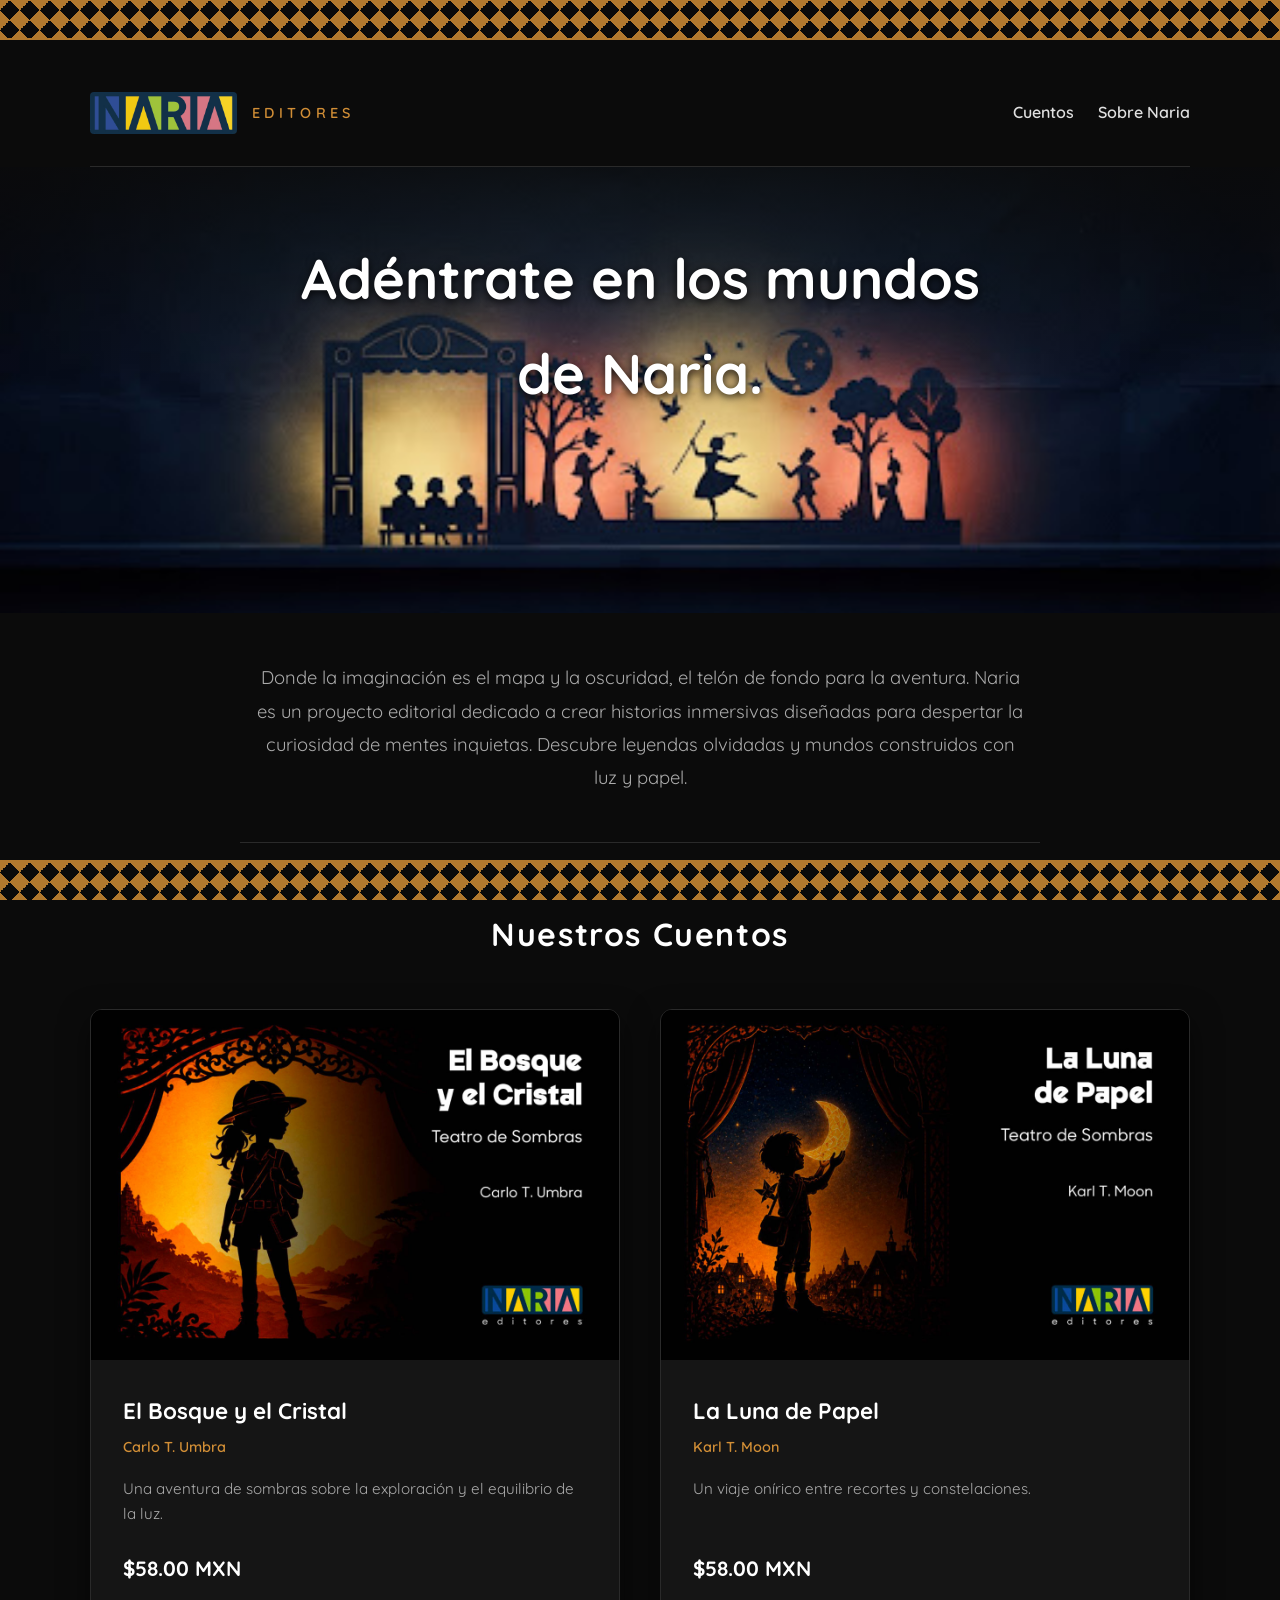
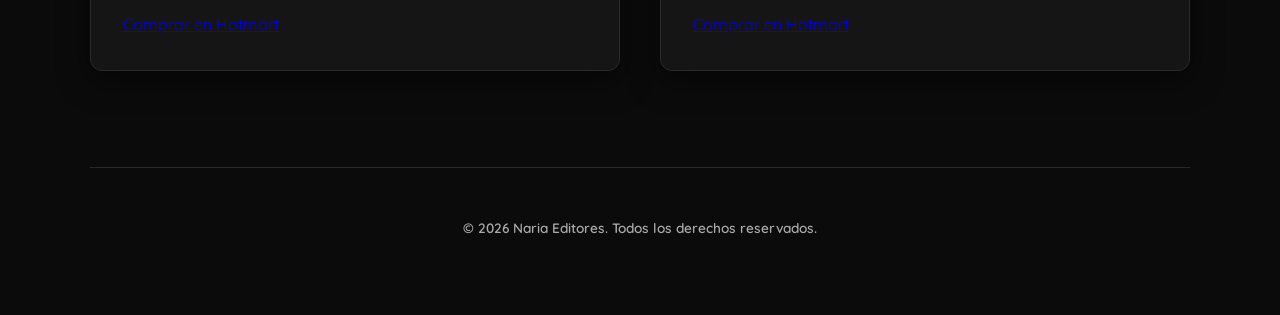
==== index.html @ ab28cb00 "Update index.html" ====
<!DOCTYPE html>
<html lang="es">
<head>
    <meta charset="UTF-8">
    <meta name="viewport" content="width=device-width, initial-scale=1.0">
    <title>Naria Editores | Historias de Teatro de Sombras</title>
    <link rel="stylesheet" href="assets/css/style.css">
    <link rel="preconnect" href="https://fonts.googleapis.com">
    <link rel="preconnect" href="https://fonts.gstatic.com" crossorigin>
    <link href="https://fonts.googleapis.com/css2?family=Quicksand:wght@400;600;700&display=swap" rel="stylesheet">
</head>
<body class="shadow-theatre-body">

    <!-- Marco decorativo superior simulando proscenio -->
    <div class="proscenium-frame top"></div>

    <header class="main-header container">
        <div class="logo-area">
            <a href="index.html" class="logo-link">
                <img src="images/LogoNaria.jpg" alt="Naria Editores Logo" class="logo-img">
            </a>
            <span class="site-subtitle">Editores</span>
        </div>
        <nav class="main-nav">
            <ul>
                <li><a href="#catalogo">Cuentos</a></li>
                <li><a href="#sobre-naria">Sobre Naria</a></li>
            </ul>
        </nav>
    </header>

    <main class="content-area container-fluid">
        <!-- Sección Hero: Imagen header.jpg con el título sobre el cielo oscuro superior -->
        <section class="hero-shadow">
            <div class="hero-content container">
                <h1>Adéntrate en los mundos<br>de Naria.</h1>
            </div>
        </section>

        <!-- Descripción editorial situada debajo de la imagen del header -->
        <section id="sobre-naria" class="intro-description-section container">
            <p class="intro-description">Donde la imaginación es el mapa y la oscuridad, el telón de fondo para la aventura. Naria es un proyecto editorial dedicado a crear historias inmersivas diseñadas para despertar la curiosidad de mentes inquietas. Descubre leyendas olvidadas y mundos construidos con luz y papel.</p>
        </section>

        <!-- Catálogo de Cuentos -->
        <section id="catalogo" class="catalog-section container">
            <h2>Nuestros Cuentos</h2>
            <div class="books-grid">

                <!-- Cuento 1: El Bosque y el Cristal -->
                <article class="book-card">
                    <div class="book-cover-wrapper">
                        <img src="images/cuento-1.jpg" alt="Portada El Bosque y el Cristal" class="book-cover">
                    </div>
                    <div class="book-details">
                        <h3>El Bosque y el Cristal</h3>
                        <p class="book-author">Carlo T. Umbra</p>
                        <p class="book-synopsis">Una aventura de sombras sobre la exploración y el equilibrio de la luz.</p>
                        <p class="book-price">$58.00 MXN</p>
                        <!-- Botón de compra Hotmart para el Cuento 1 -->
                        <a href="https://go.hotmart.com/T107164481V" target="_blank" rel="noopener noreferrer" class="hotmart-buy-button">Comprar en Hotmart</a>
                    </div>
                </article>

                <!-- Cuento 2: La Luna de Papel -->
                <article class="book-card">
                    <div class="book-cover-wrapper">
                        <img src="images/cuento-2.jpg" alt="Portada La Luna de Papel" class="book-cover">
                    </div>
                    <div class="book-details">
                        <h3>La Luna de Papel</h3>
                        <p class="book-author">Karl T. Moon</p>
                        <p class="book-synopsis">Un viaje onírico entre recortes y constelaciones.</p>
                        <p class="book-price">$58.00 MXN</p>
                        <!-- Botón de compra Hotmart para el Cuento 2 -->
                        <a href="https://go.hotmart.com/TU-LINK-2" target="_blank" rel="noopener noreferrer" class="hotmart-buy-button">Comprar en Hotmart</a>
                    </div>
                </article>

            </div>
        </section>
    </main>

    <footer class="main-footer container">
        <p>&copy; 2026 Naria Editores. Todos los derechos reservados.</p>
    </footer>

    <!-- Marco decorativo inferior simulando proscenio -->
    <div class="proscenium-frame bottom"></div>


</body>
</html>
---- assets/css/style.css ----
/* ==========================================================================
   Naria: Estilos - Teatro de Sombras (Mobile-First)
   ========================================================================== */

:root {
    --bg-deep-black: #0b0b0b;
    --card-bg: #151515;
    --text-main: #e0e0e0;
    --text-muted: #aaaaaa;
    --accent-glow: #d18e36;
    --border-color: #2a2a2a;
    
    --font-main: 'Quicksand', sans-serif;
}

* {
    box-sizing: border-box;
    margin: 0;
    padding: 0;
}

html {
    font-size: 16px;
    scroll-behavior: smooth;
}

.shadow-theatre-body {
    font-family: var(--font-main);
    background-color: var(--bg-deep-black);
    color: var(--text-main);
    line-height: 1.7;
    overflow-x: hidden;
    display: flex;
    flex-direction: column;
    min-height: 100vh;
    padding-top: 60px;
    padding-bottom: 60px;
}

.container {
    width: 90%;
    max-width: 1100px;
    margin: 0 auto;
}

.container-fluid {
    width: 100%;
}

/* --- Marco de Proscenio (Teatro de Sombras) --- */
.proscenium-frame {
    position: fixed;
    left: 0;
    width: 100%;
    height: 40px;
    background-color: var(--bg-deep-black);
    z-index: 1000;
    background-image:
        linear-gradient(45deg, var(--accent-glow) 25%, transparent 25%),
        linear-gradient(-45deg, var(--accent-glow) 25%, transparent 25%),
        linear-gradient(45deg, transparent 75%, var(--accent-glow) 75%),
        linear-gradient(-45deg, transparent 75%, var(--accent-glow) 75%);
    background-size: 20px 20px;
    opacity: 0.85;
}

.proscenium-frame.top { top: 0; border-bottom: 2px solid var(--accent-glow); }
.proscenium-frame.bottom { bottom: 0; border-top: 2px solid var(--accent-glow); }

/* --- Header --- */
.main-header {
    padding: 2rem 0;
    display: flex;
    flex-direction: column;
    align-items: center;
    gap: 1rem;
    border-bottom: 1px solid var(--border-color);
}

@media(min-width: 768px) {
    .main-header {
        flex-direction: row;
        justify-content: space-between;
    }
}

.logo-area {
    display: flex;
    align-items: center;
    gap: 15px;
}

.logo-link {
    display: inline-block;
    line-height: 0;
}

.logo-img {
    height: 42px;
    width: auto;
    object-fit: contain;
    display: block;
    border-radius: 4px;
}

.site-subtitle {
    font-family: var(--font-main);
    font-size: 0.9rem;
    letter-spacing: 0.3em;
    color: var(--accent-glow);
    text-transform: uppercase;
    font-weight: 600;
}

.main-nav ul {
    list-style: none;
    display: flex;
    gap: 1.5rem;
}

.main-nav a {
    font-family: var(--font-main);
    color: var(--text-main);
    text-decoration: none;
    font-weight: 600;
    transition: color 0.3s ease;
}

.main-nav a:hover {
    color: var(--accent-glow);
}

/* --- Hero Section con la imagen header.jpg y título arriba (cielo oscuro) --- */
.hero-shadow {
    position: relative;
    background-image: url('../../images/header.jpg');
    background-size: cover;
    background-position: center;
    background-repeat: no-repeat;
    padding: 4rem 1rem 12rem 1rem;
    text-align: center;
    display: flex;
    flex-direction: column;
    justify-content: flex-start;
    align-items: center;
}

.hero-shadow::before {
    content: '';
    position: absolute;
    top: 0;
    left: 0;
    width: 100%;
    height: 50%;
    background: linear-gradient(to bottom, rgba(11,11,11,0.85) 0%, rgba(11,11,11,0) 100%);
    z-index: 1;
}

.hero-content {
    position: relative;
    z-index: 2;
    max-width: 800px;
}

.hero-shadow h1 {
    font-family: var(--font-main);
    font-size: clamp(2.2rem, 4.5vw, 3.5rem);
    color: #ffffff;
    font-weight: 700;
    text-shadow: 0 2px 8px rgba(0,0,0,0.9);
}

/* --- Sección de Descripción Editorial (Debajo de la imagen) --- */
.intro-description-section {
    padding: 3rem 1rem;
    text-align: center;
    max-width: 800px;
    border-bottom: 1px solid var(--border-color);
    margin: 0 auto;
}

.intro-description {
    font-family: var(--font-main);
    font-size: 1.15rem;
    color: var(--text-muted);
    line-height: 1.8;
}

/* --- Catálogo de Cuentos --- */
.catalog-section {
    padding: 4rem 0 2rem 0;
}

.catalog-section h2 {
    font-family: var(--font-main);
    text-align: center;
    font-size: 2rem;
    margin-bottom: 3rem;
    color: #ffffff;
    letter-spacing: 0.05em;
    font-weight: 700;
}

.books-grid {
    display: grid;
    grid-template-columns: repeat(auto-fit, minmax(250px, 1fr));
    gap: 2.5rem;
}

.book-card {
    background-color: var(--card-bg);
    border: 1px solid var(--border-color);
    border-radius: 12px;
    overflow: hidden;
    display: flex;
    flex-direction: column;
    box-shadow: 0 10px 30px rgba(0,0,0,0.5);
    transition: transform 0.3s ease, border-color 0.3s ease;
}

.book-card:hover {
    transform: translateY(-5px);
    border-color: var(--accent-glow);
}

.book-cover-wrapper {
    width: 100%;
    max-height: 350px;
    background: #000;
    display: flex;
    justify-content: center;
    align-items: center;
    overflow: hidden;
}

.book-cover {
    width: 100%;
    height: auto;
    max-height: 350px;
    object-fit: contain;
    display: block;
    transition: transform 0.5s ease;
}

.book-card:hover .book-cover {
    transform: scale(1.03);
}

.book-details {
    padding: 2rem;
    display: flex;
    flex-direction: column;
    flex-grow: 1;
}

.book-details h3 {
    font-family: var(--font-main);
    font-size: 1.4rem;
    margin-bottom: 0.3rem;
    color: #ffffff;
    font-weight: 700;
}

.book-author {
    font-family: var(--font-main);
    font-size: 0.9rem;
    color: var(--accent-glow);
    margin-bottom: 1rem;
    font-weight: 600;
}

.book-synopsis {
    font-family: var(--font-main);
    font-size: 0.95rem;
    color: var(--text-muted);
    margin-bottom: 1.5rem;
    flex-grow: 1;
}

.book-price {
    font-family: var(--font-main);
    font-size: 1.3rem;
    font-weight: 700;
    color: #ffffff;
    margin-bottom: 1.5rem;
}

.paypal-button-wrapper {
    margin-top: auto;
}

/* --- Footer --- */
.main-footer {
    text-align: center;
    padding: 3rem 0 1rem;
    font-family: var(--font-main);
    font-size: 0.85rem;
    color: var(--text-muted);
    border-top: 1px solid var(--border-color);
    margin-top: 4rem;
    font-weight: 600;
}
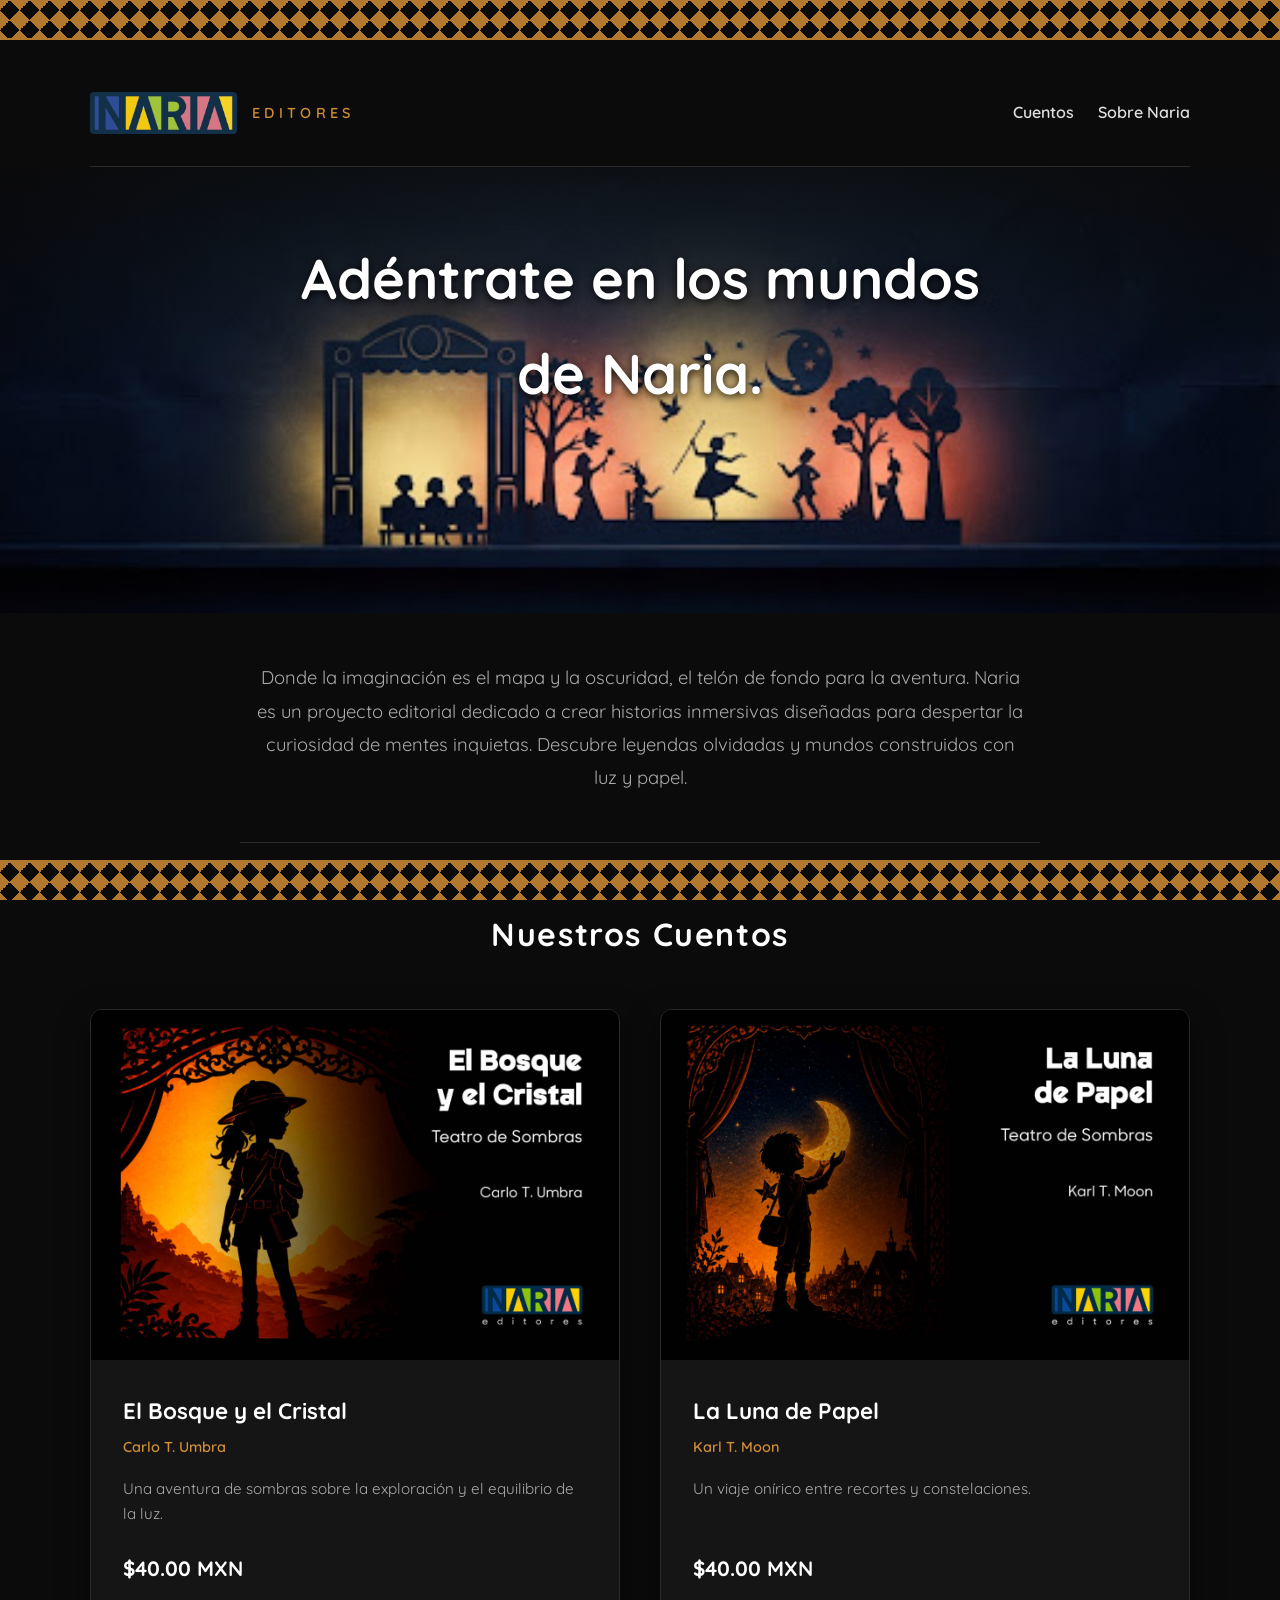
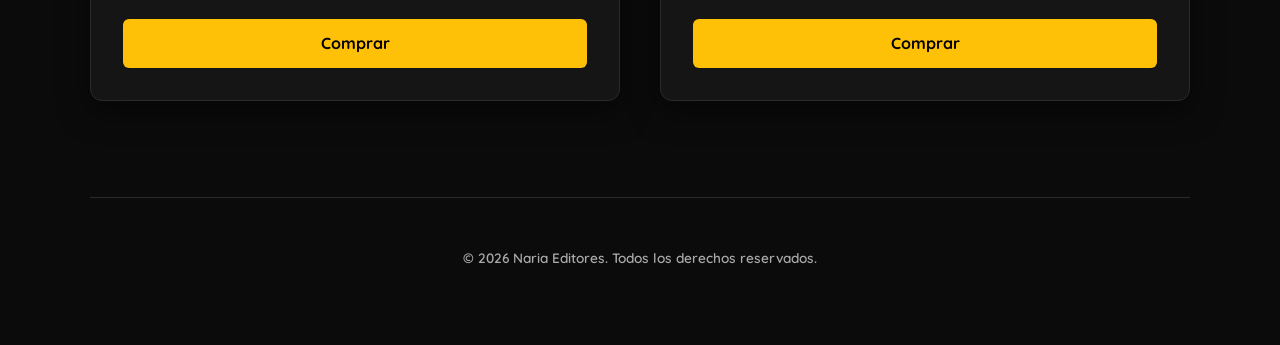
==== commit 5f1cc119: "Add files via upload" ====
--- a/index.html
+++ b/index.html
@@ -8,6 +8,25 @@
     <link rel="preconnect" href="https://fonts.googleapis.com">
     <link rel="preconnect" href="https://fonts.gstatic.com" crossorigin>
     <link href="https://fonts.googleapis.com/css2?family=Quicksand:wght@400;600;700&display=swap" rel="stylesheet">
+    <style>
+        .hotmart-buy-button {
+            display: inline-block;
+            background-color: #FFC107;
+            color: #000000;
+            font-family: 'Quicksand', sans-serif;
+            font-weight: 700;
+            text-decoration: none;
+            text-align: center;
+            padding: 0.7em 2em;
+            border-radius: 6px;
+            margin-top: 0.5em;
+            transition: background-color 0.2s ease, transform 0.1s ease;
+        }
+        .hotmart-buy-button:hover {
+            background-color: #e6ac00;
+            transform: translateY(-1px);
+        }
+    </style>
 </head>
 <body class="shadow-theatre-body">
 
@@ -56,9 +75,9 @@
                         <h3>El Bosque y el Cristal</h3>
                         <p class="book-author">Carlo T. Umbra</p>
                         <p class="book-synopsis">Una aventura de sombras sobre la exploración y el equilibrio de la luz.</p>
-                        <p class="book-price">$58.00 MXN</p>
+                        <p class="book-price">$40.00 MXN</p>
                         <!-- Botón de compra Hotmart para el Cuento 1 -->
-                        <a href="https://go.hotmart.com/T107164481V" target="_blank" rel="noopener noreferrer" class="hotmart-buy-button">Comprar en Hotmart</a>
+                        <a href="https://go.hotmart.com/T107164481V" target="_blank" rel="noopener noreferrer" class="hotmart-buy-button">Comprar</a>
                     </div>
                 </article>
 
@@ -71,9 +90,9 @@
                         <h3>La Luna de Papel</h3>
                         <p class="book-author">Karl T. Moon</p>
                         <p class="book-synopsis">Un viaje onírico entre recortes y constelaciones.</p>
-                        <p class="book-price">$58.00 MXN</p>
+                        <p class="book-price">$40.00 MXN</p>
                         <!-- Botón de compra Hotmart para el Cuento 2 -->
-                        <a href="https://go.hotmart.com/TU-LINK-2" target="_blank" rel="noopener noreferrer" class="hotmart-buy-button">Comprar en Hotmart</a>
+                        <a href="https://go.hotmart.com/TU-LINK-2" target="_blank" rel="noopener noreferrer" class="hotmart-buy-button">Comprar</a>
                     </div>
                 </article>
 
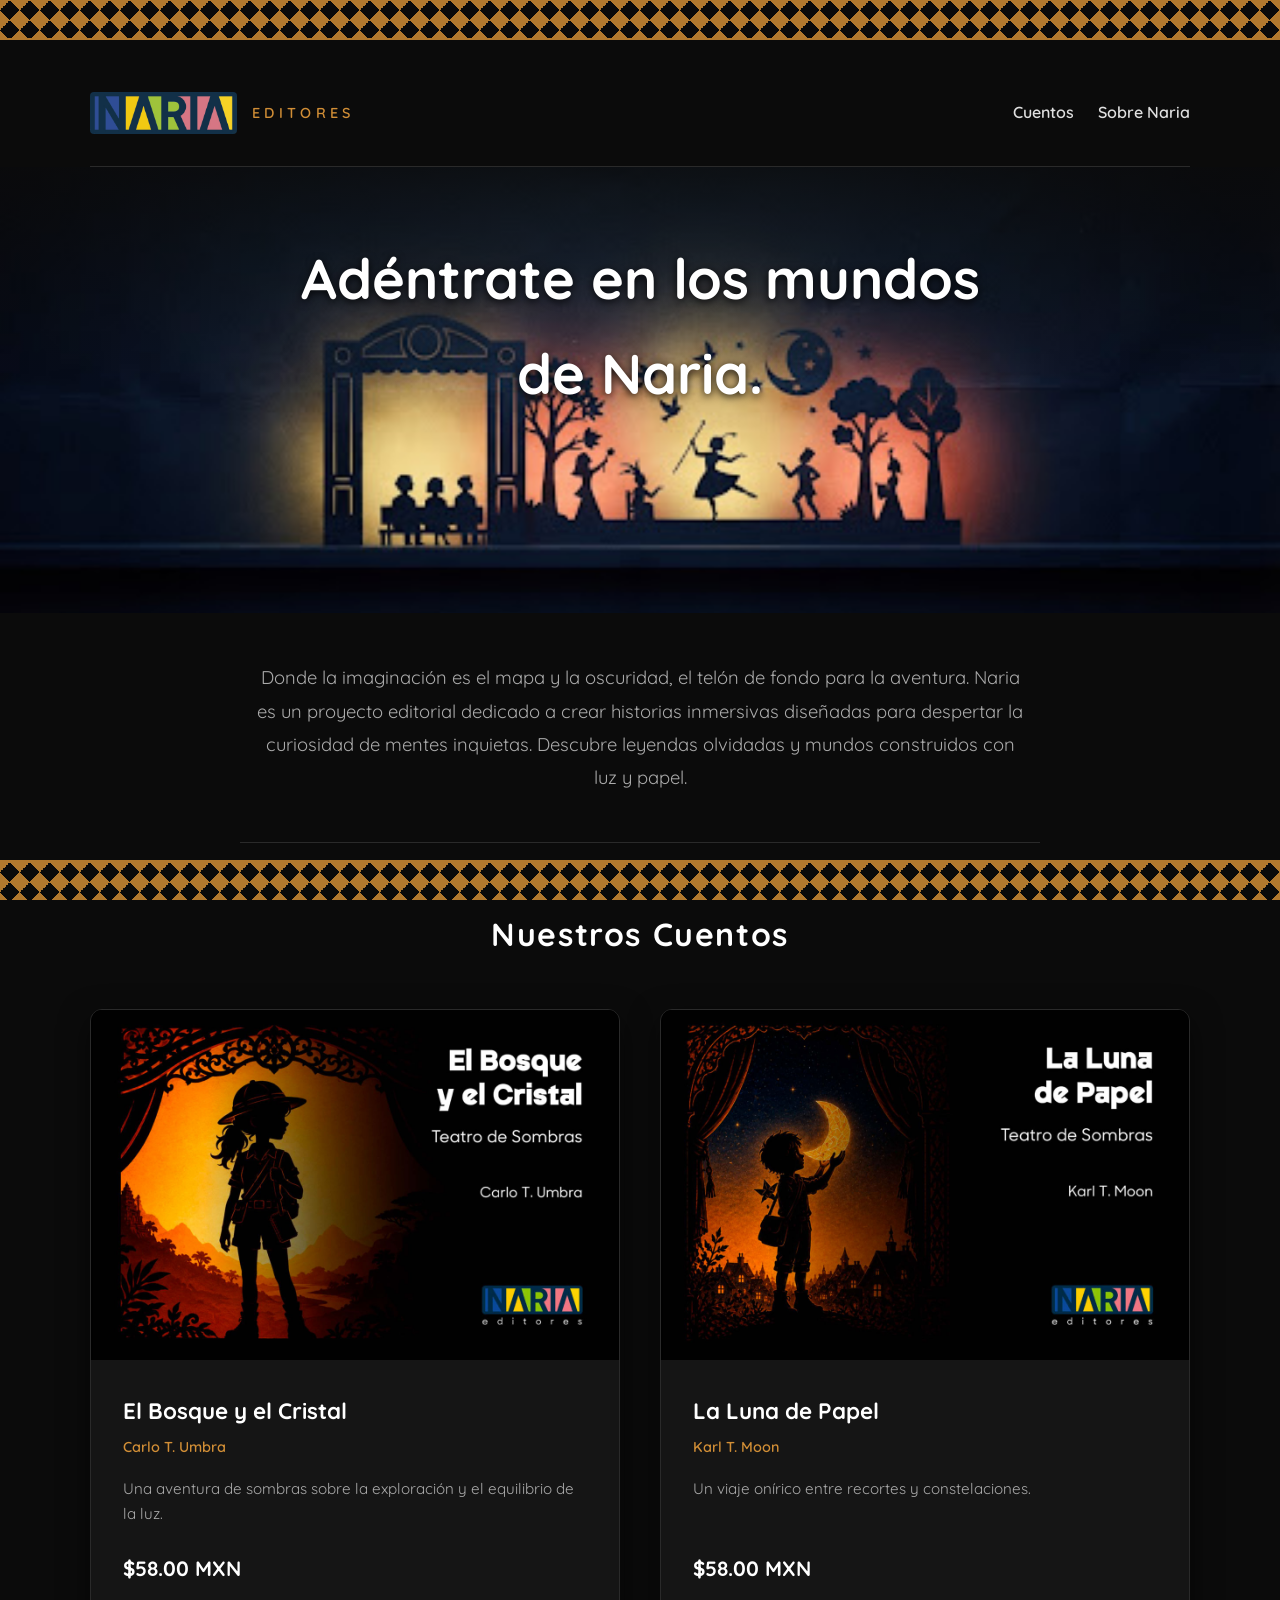
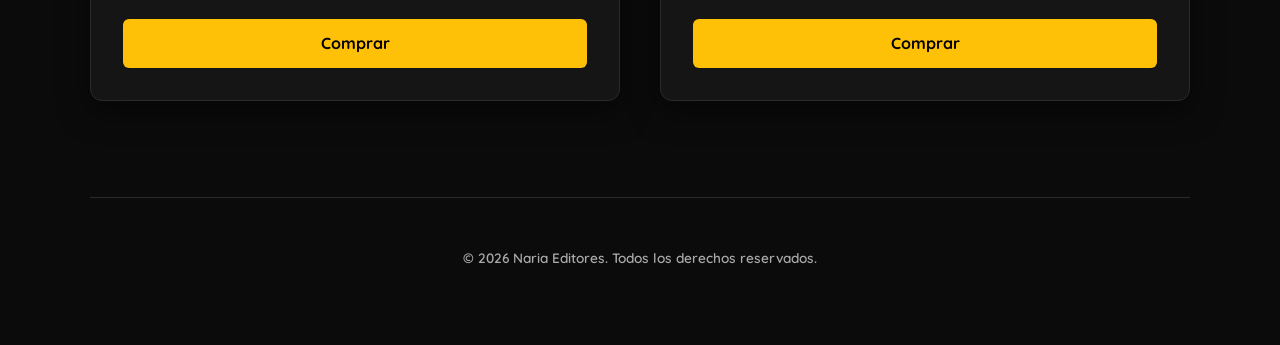
==== commit 6c42637b: "Update index.html" ====
--- a/index.html
+++ b/index.html
@@ -75,7 +75,7 @@
                         <h3>El Bosque y el Cristal</h3>
                         <p class="book-author">Carlo T. Umbra</p>
                         <p class="book-synopsis">Una aventura de sombras sobre la exploración y el equilibrio de la luz.</p>
-                        <p class="book-price">$40.00 MXN</p>
+                        <p class="book-price">$58.00 MXN</p>
                         <!-- Botón de compra Hotmart para el Cuento 1 -->
                         <a href="https://go.hotmart.com/T107164481V" target="_blank" rel="noopener noreferrer" class="hotmart-buy-button">Comprar</a>
                     </div>
@@ -90,7 +90,7 @@
                         <h3>La Luna de Papel</h3>
                         <p class="book-author">Karl T. Moon</p>
                         <p class="book-synopsis">Un viaje onírico entre recortes y constelaciones.</p>
-                        <p class="book-price">$40.00 MXN</p>
+                        <p class="book-price">$58.00 MXN</p>
                         <!-- Botón de compra Hotmart para el Cuento 2 -->
                         <a href="https://go.hotmart.com/TU-LINK-2" target="_blank" rel="noopener noreferrer" class="hotmart-buy-button">Comprar</a>
                     </div>
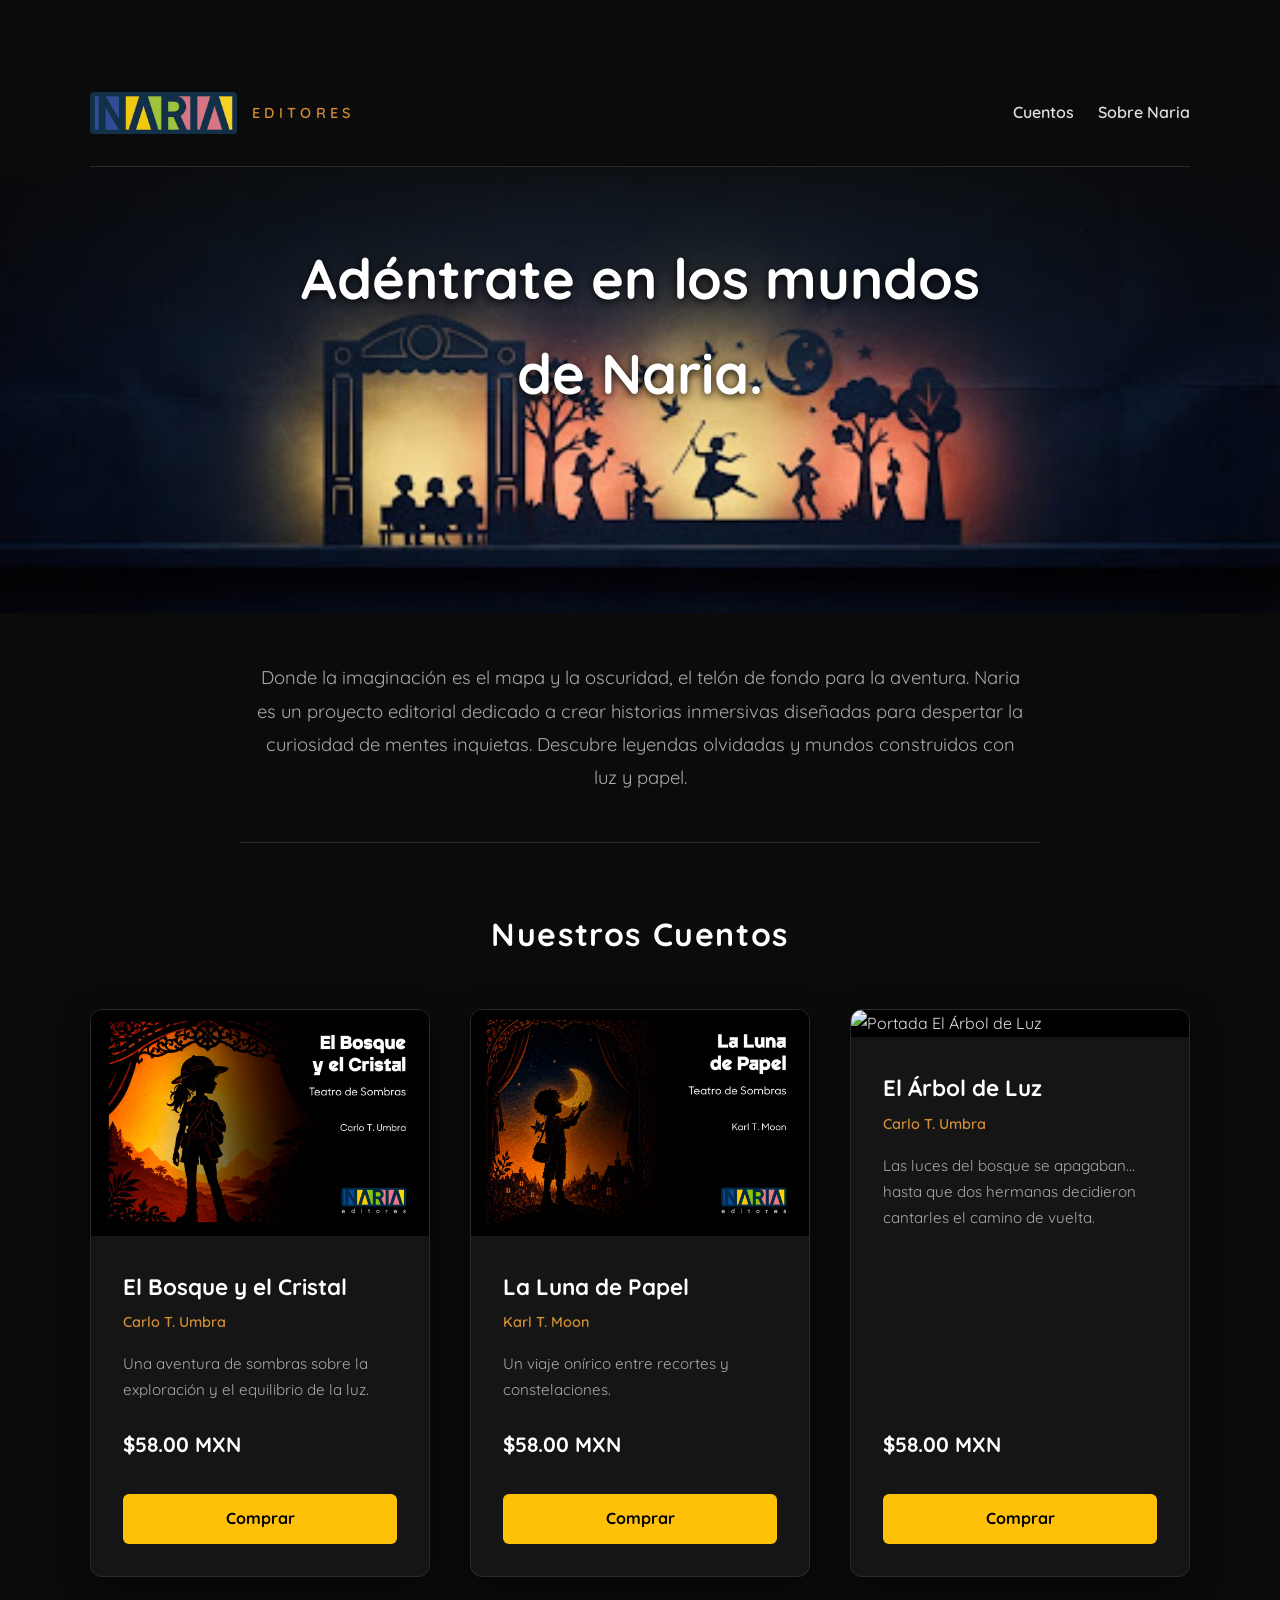
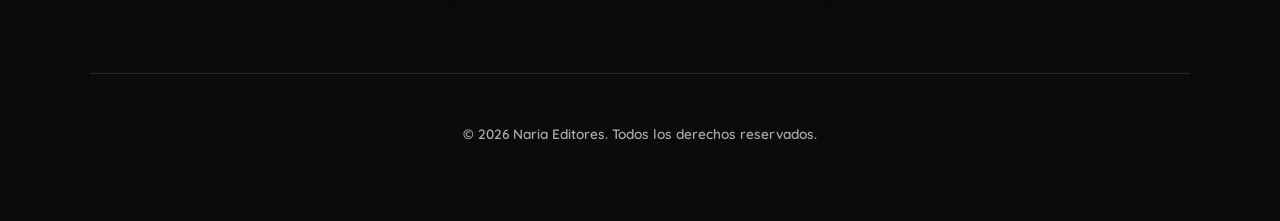
==== commit 2c2f648a: "Add files via upload" ====
--- a/index.html
+++ b/index.html
@@ -29,9 +29,6 @@
     </style>
 </head>
 <body class="shadow-theatre-body">
-
-    <!-- Marco decorativo superior simulando proscenio -->
-    <div class="proscenium-frame top"></div>
 
     <header class="main-header container">
         <div class="logo-area">
@@ -92,10 +89,25 @@
                         <p class="book-synopsis">Un viaje onírico entre recortes y constelaciones.</p>
                         <p class="book-price">$58.00 MXN</p>
                         <!-- Botón de compra Hotmart para el Cuento 2 -->
-                        <a href="https://go.hotmart.com/TU-LINK-2" target="_blank" rel="noopener noreferrer" class="hotmart-buy-button">Comprar</a>
+                        <a href="https://go.hotmart.com/D107166158L" target="_blank" rel="noopener noreferrer" class="hotmart-buy-button">Comprar</a>
                     </div>
                 </article>
 
+				 <!-- Cuento 2: El Árbol de Luz -->
+                <article class="book-card">
+                    <div class="book-cover-wrapper">
+                        <img src="images/cuento-3.jpg" alt="Portada El Árbol de Luz" class="book-cover">
+                    </div>
+                    <div class="book-details">
+                        <h3>El Árbol de Luz</h3>
+                        <p class="book-author">Carlo T. Umbra</p>
+                        <p class="book-synopsis">Las luces del bosque se apagaban... hasta que dos hermanas decidieron cantarles el camino de vuelta.</p>
+                        <p class="book-price">$58.00 MXN</p>
+                        <!-- Botón de compra Hotmart para el Cuento 2 -->
+                        <a href="https://go.hotmart.com/E107239178D" target="_blank" rel="noopener noreferrer" class="hotmart-buy-button">Comprar</a>
+                    </div>
+                </article>
+				
             </div>
         </section>
     </main>
@@ -104,9 +116,5 @@
         <p>&copy; 2026 Naria Editores. Todos los derechos reservados.</p>
     </footer>
 
-    <!-- Marco decorativo inferior simulando proscenio -->
-    <div class="proscenium-frame bottom"></div>
-
-
 </body>
 </html>
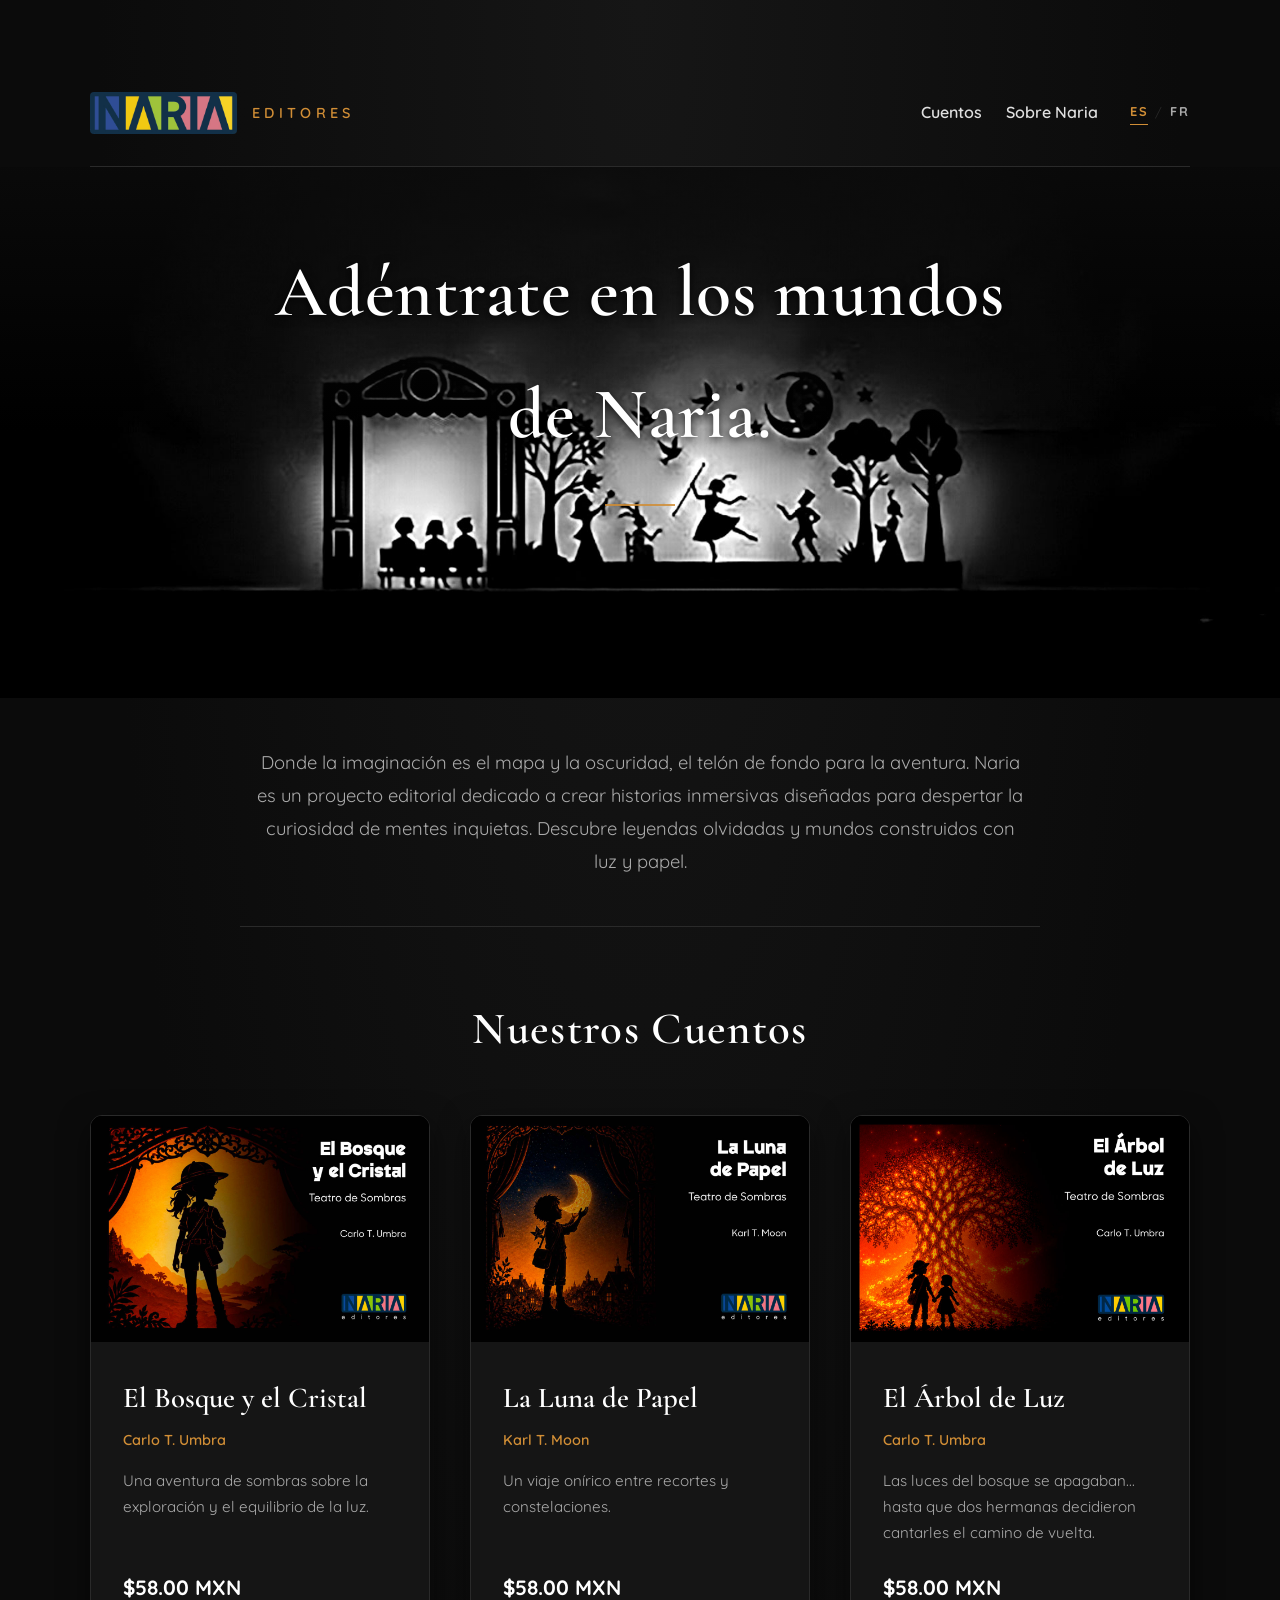
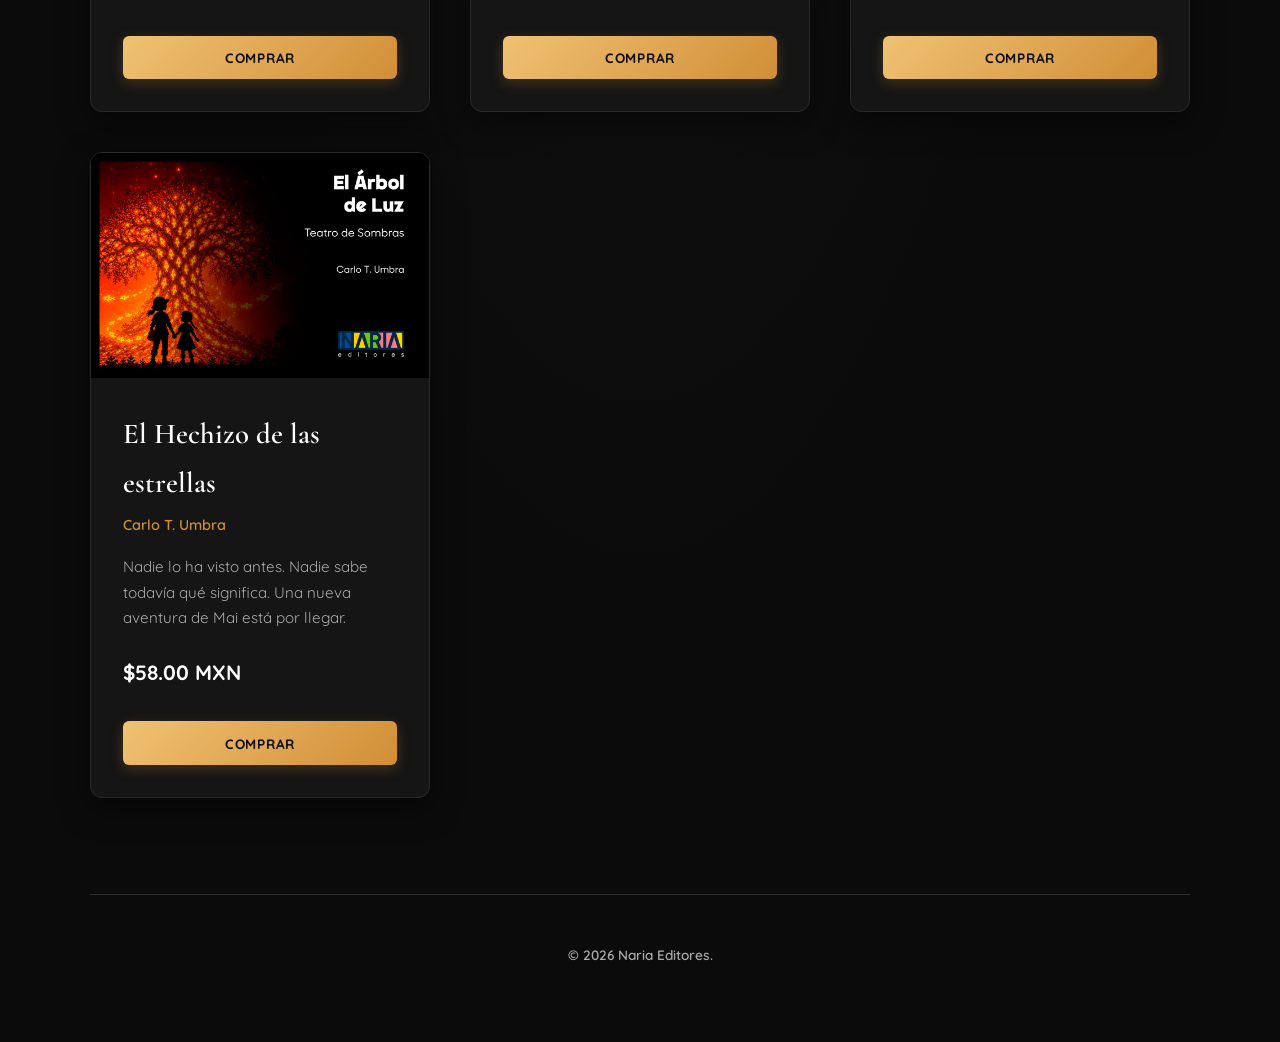
==== commit e87b8d10: "Add files via upload" ====
--- a/index.html
+++ b/index.html
@@ -4,29 +4,14 @@
     <meta charset="UTF-8">
     <meta name="viewport" content="width=device-width, initial-scale=1.0">
     <title>Naria Editores | Historias de Teatro de Sombras</title>
+    <link rel="canonical" href="https://tonateno.github.io/naria/index.html">
+    <link rel="alternate" hreflang="es" href="https://tonateno.github.io/naria/index.html">
+    <link rel="alternate" hreflang="fr" href="https://tonateno.github.io/naria/fr/index.html">
+    <link rel="alternate" hreflang="x-default" href="https://tonateno.github.io/naria/index.html">
     <link rel="stylesheet" href="assets/css/style.css">
     <link rel="preconnect" href="https://fonts.googleapis.com">
     <link rel="preconnect" href="https://fonts.gstatic.com" crossorigin>
-    <link href="https://fonts.googleapis.com/css2?family=Quicksand:wght@400;600;700&display=swap" rel="stylesheet">
-    <style>
-        .hotmart-buy-button {
-            display: inline-block;
-            background-color: #FFC107;
-            color: #000000;
-            font-family: 'Quicksand', sans-serif;
-            font-weight: 700;
-            text-decoration: none;
-            text-align: center;
-            padding: 0.7em 2em;
-            border-radius: 6px;
-            margin-top: 0.5em;
-            transition: background-color 0.2s ease, transform 0.1s ease;
-        }
-        .hotmart-buy-button:hover {
-            background-color: #e6ac00;
-            transform: translateY(-1px);
-        }
-    </style>
+    <link href="https://fonts.googleapis.com/css2?family=Cormorant+Garamond:wght@500;600;700&family=Quicksand:wght@400;600;700&display=swap" rel="stylesheet">
 </head>
 <body class="shadow-theatre-body">
 
@@ -37,12 +22,21 @@
             </a>
             <span class="site-subtitle">Editores</span>
         </div>
-        <nav class="main-nav">
-            <ul>
-                <li><a href="#catalogo">Cuentos</a></li>
-                <li><a href="#sobre-naria">Sobre Naria</a></li>
-            </ul>
-        </nav>
+
+        <div class="header-right">
+            <nav class="main-nav">
+                <ul>
+                    <li><a href="#catalogo">Cuentos</a></li>
+                    <li><a href="#sobre-naria">Sobre Naria</a></li>
+                </ul>
+            </nav>
+
+            <div class="lang-switch" aria-label="Selector de idioma">
+                <a href="index.html" class="lang-link active" lang="es">ES</a>
+                <span class="lang-sep">/</span>
+                <a href="fr/index.html" class="lang-link" lang="fr">FR</a>
+            </div>
+        </div>
     </header>
 
     <main class="content-area container-fluid">
@@ -93,7 +87,7 @@
                     </div>
                 </article>
 
-				 <!-- Cuento 2: El Árbol de Luz -->
+                <!-- Cuento 3: El Árbol de Luz -->
                 <article class="book-card">
                     <div class="book-cover-wrapper">
                         <img src="images/cuento-3.jpg" alt="Portada El Árbol de Luz" class="book-cover">
@@ -103,17 +97,32 @@
                         <p class="book-author">Carlo T. Umbra</p>
                         <p class="book-synopsis">Las luces del bosque se apagaban... hasta que dos hermanas decidieron cantarles el camino de vuelta.</p>
                         <p class="book-price">$58.00 MXN</p>
-                        <!-- Botón de compra Hotmart para el Cuento 2 -->
+                        <!-- Botón de compra Hotmart para el Cuento 3 -->
                         <a href="https://go.hotmart.com/E107239178D" target="_blank" rel="noopener noreferrer" class="hotmart-buy-button">Comprar</a>
                     </div>
                 </article>
 				
+				<!-- Cuento 4: El Hechizo de las Estrellas -->
+                <article class="book-card">
+                    <div class="book-cover-wrapper">
+                        <img src="images/cuento-3.jpg" alt="Portada El Árbol de Luz" class="book-cover">
+                    </div>
+                    <div class="book-details">
+                        <h3>El Hechizo de las estrellas</h3>
+                        <p class="book-author">Carlo T. Umbra</p>
+                        <p class="book-synopsis">Nadie lo ha visto antes. Nadie sabe todavía qué significa. Una nueva aventura de Mai está por llegar.</p>
+                        <p class="book-price">$58.00 MXN</p>
+                        <!-- Botón de compra Hotmart para el Cuento 3 -->
+                        <a href="https://go.hotmart.com/P107373920J?dp=1" target="_blank" rel="noopener noreferrer" class="hotmart-buy-button">Comprar</a>
+                    </div>
+                </article>
+
             </div>
         </section>
     </main>
 
     <footer class="main-footer container">
-        <p>&copy; 2026 Naria Editores. Todos los derechos reservados.</p>
+        <p>&copy; 2026 Naria Editores.</p>
     </footer>
 
 </body>
--- a/assets/css/style.css
+++ b/assets/css/style.css
@@ -1,16 +1,19 @@
 /* ==========================================================================
-   Naria: Estilos - Teatro de Sombras (Mobile-First)
+   Naria: Estilos - Teatro de Sombras (Mobile-First) — v2 Premium
    ========================================================================== */
 
 :root {
     --bg-deep-black: #0b0b0b;
+    --bg-deep-black-soft: #161616;
     --card-bg: #151515;
     --text-main: #e0e0e0;
     --text-muted: #aaaaaa;
     --accent-glow: #d18e36;
+    --accent-glow-light: #f0c274;
     --border-color: #2a2a2a;
-    
+
     --font-main: 'Quicksand', sans-serif;
+    --font-display: 'Cormorant Garamond', serif;
 }
 
 * {
@@ -27,6 +30,7 @@
 .shadow-theatre-body {
     font-family: var(--font-main);
     background-color: var(--bg-deep-black);
+    background-image: radial-gradient(ellipse at top, var(--bg-deep-black-soft) 0%, var(--bg-deep-black) 60%);
     color: var(--text-main);
     line-height: 1.7;
     overflow-x: hidden;
@@ -73,7 +77,7 @@
     display: flex;
     flex-direction: column;
     align-items: center;
-    gap: 1rem;
+    gap: 1.25rem;
     border-bottom: 1px solid var(--border-color);
 }
 
@@ -112,6 +116,84 @@
     font-weight: 600;
 }
 
+/* --- Bloque de colaboración (logo Citlali) --- */
+.logo-area {
+    flex-wrap: wrap;
+    justify-content: center;
+}
+
+.collab-area {
+    display: flex;
+    align-items: center;
+    gap: 0.6rem;
+    padding-left: 1rem;
+    margin-left: 0.5rem;
+    border-left: 1px solid var(--border-color);
+}
+
+.collab-text {
+    font-family: var(--font-main);
+    font-size: 0.7rem;
+    font-style: italic;
+    color: var(--text-muted);
+    white-space: nowrap;
+}
+
+.collab-logo-link {
+    display: block;
+    line-height: 0;
+    transition: opacity 0.3s ease;
+}
+
+.collab-logo-link:hover {
+    opacity: 0.8;
+}
+
+.collab-logo {
+    height: 30px;
+    width: auto;
+    object-fit: contain;
+    display: block;
+}
+
+.footer-link {
+    color: var(--accent-glow);
+    text-decoration: none;
+    font-weight: 700;
+    transition: color 0.3s ease;
+}
+
+.footer-link:hover {
+    color: var(--accent-glow-light);
+    text-decoration: underline;
+}
+
+@media (max-width: 480px) {
+    .collab-area {
+        border-left: none;
+        margin-left: 0;
+        padding-left: 0;
+        width: 100%;
+        justify-content: center;
+        margin-top: 0.5rem;
+    }
+}
+
+/* Contenedor de nav + selector de idioma */
+.header-right {
+    display: flex;
+    flex-direction: column;
+    align-items: center;
+    gap: 1rem;
+}
+
+@media(min-width: 768px) {
+    .header-right {
+        flex-direction: row;
+        gap: 2rem;
+    }
+}
+
 .main-nav ul {
     list-style: none;
     display: flex;
@@ -119,15 +201,65 @@
 }
 
 .main-nav a {
+    position: relative;
     font-family: var(--font-main);
     color: var(--text-main);
     text-decoration: none;
     font-weight: 600;
     transition: color 0.3s ease;
+    padding-bottom: 2px;
+}
+
+.main-nav a::after {
+    content: '';
+    position: absolute;
+    left: 0;
+    bottom: 0;
+    width: 0;
+    height: 1px;
+    background: var(--accent-glow);
+    transition: width 0.3s ease;
 }
 
 .main-nav a:hover {
     color: var(--accent-glow);
+}
+
+.main-nav a:hover::after {
+    width: 100%;
+}
+
+/* --- Selector de idioma --- */
+.lang-switch {
+    display: flex;
+    align-items: center;
+    gap: 0.4rem;
+    font-family: var(--font-main);
+    font-size: 0.8rem;
+    letter-spacing: 0.15em;
+    text-transform: uppercase;
+}
+
+.lang-switch .lang-link {
+    color: var(--text-muted);
+    text-decoration: none;
+    font-weight: 700;
+    transition: color 0.3s ease;
+    padding-bottom: 2px;
+    border-bottom: 1px solid transparent;
+}
+
+.lang-switch .lang-link:hover {
+    color: #ffffff;
+}
+
+.lang-switch .lang-link.active {
+    color: var(--accent-glow);
+    border-bottom: 1px solid var(--accent-glow);
+}
+
+.lang-switch .lang-sep {
+    color: var(--border-color);
 }
 
 /* --- Hero Section con la imagen header.jpg y título arriba (cielo oscuro) --- */
@@ -163,11 +295,22 @@
 }
 
 .hero-shadow h1 {
-    font-family: var(--font-main);
-    font-size: clamp(2.2rem, 4.5vw, 3.5rem);
+    font-family: var(--font-display);
+    font-size: clamp(2.8rem, 6vw, 4.5rem);
+    font-weight: 600;
+    letter-spacing: 0.01em;
     color: #ffffff;
-    font-weight: 700;
-    text-shadow: 0 2px 8px rgba(0,0,0,0.9);
+    text-shadow: 0 2px 10px rgba(0,0,0,0.9);
+}
+
+.hero-content h1::after {
+    content: '';
+    display: block;
+    width: 70px;
+    height: 2px;
+    background: var(--accent-glow);
+    margin: 1.75rem auto 0;
+    opacity: 0.85;
 }
 
 /* --- Sección de Descripción Editorial (Debajo de la imagen) --- */
@@ -192,13 +335,13 @@
 }
 
 .catalog-section h2 {
-    font-family: var(--font-main);
+    font-family: var(--font-display);
     text-align: center;
-    font-size: 2rem;
+    font-size: clamp(2.2rem, 4vw, 2.8rem);
     margin-bottom: 3rem;
     color: #ffffff;
-    letter-spacing: 0.05em;
-    font-weight: 700;
+    letter-spacing: 0.03em;
+    font-weight: 600;
 }
 
 .books-grid {
@@ -215,12 +358,13 @@
     display: flex;
     flex-direction: column;
     box-shadow: 0 10px 30px rgba(0,0,0,0.5);
-    transition: transform 0.3s ease, border-color 0.3s ease;
+    transition: transform 0.3s ease, border-color 0.3s ease, box-shadow 0.3s ease;
 }
 
 .book-card:hover {
-    transform: translateY(-5px);
+    transform: translateY(-6px);
     border-color: var(--accent-glow);
+    box-shadow: 0 16px 40px rgba(0,0,0,0.6), 0 0 0 1px rgba(209,142,54,0.15);
 }
 
 .book-cover-wrapper {
@@ -254,11 +398,11 @@
 }
 
 .book-details h3 {
-    font-family: var(--font-main);
-    font-size: 1.4rem;
+    font-family: var(--font-display);
+    font-size: 1.8rem;
     margin-bottom: 0.3rem;
     color: #ffffff;
-    font-weight: 700;
+    font-weight: 600;
 }
 
 .book-author {
@@ -289,6 +433,31 @@
     margin-top: auto;
 }
 
+/* --- Botón de compra (Hotmart) --- */
+.hotmart-buy-button {
+    display: inline-block;
+    background: linear-gradient(135deg, var(--accent-glow-light), var(--accent-glow));
+    color: #0b0b0b;
+    font-family: var(--font-main);
+    font-weight: 700;
+    text-decoration: none;
+    text-align: center;
+    padding: 0.75em 2.2em;
+    border-radius: 6px;
+    margin-top: 0.5em;
+    letter-spacing: 0.05em;
+    text-transform: uppercase;
+    font-size: 0.85rem;
+    box-shadow: 0 4px 14px rgba(209,142,54,0.25);
+    transition: transform 0.2s ease, box-shadow 0.2s ease, background 0.2s ease;
+}
+
+.hotmart-buy-button:hover {
+    transform: translateY(-2px);
+    box-shadow: 0 6px 20px rgba(209,142,54,0.4);
+    background: linear-gradient(135deg, #f5cd8c, var(--accent-glow-light));
+}
+
 /* --- Footer --- */
 .main-footer {
     text-align: center;
@@ -299,4 +468,4 @@
     border-top: 1px solid var(--border-color);
     margin-top: 4rem;
     font-weight: 600;
-}+}
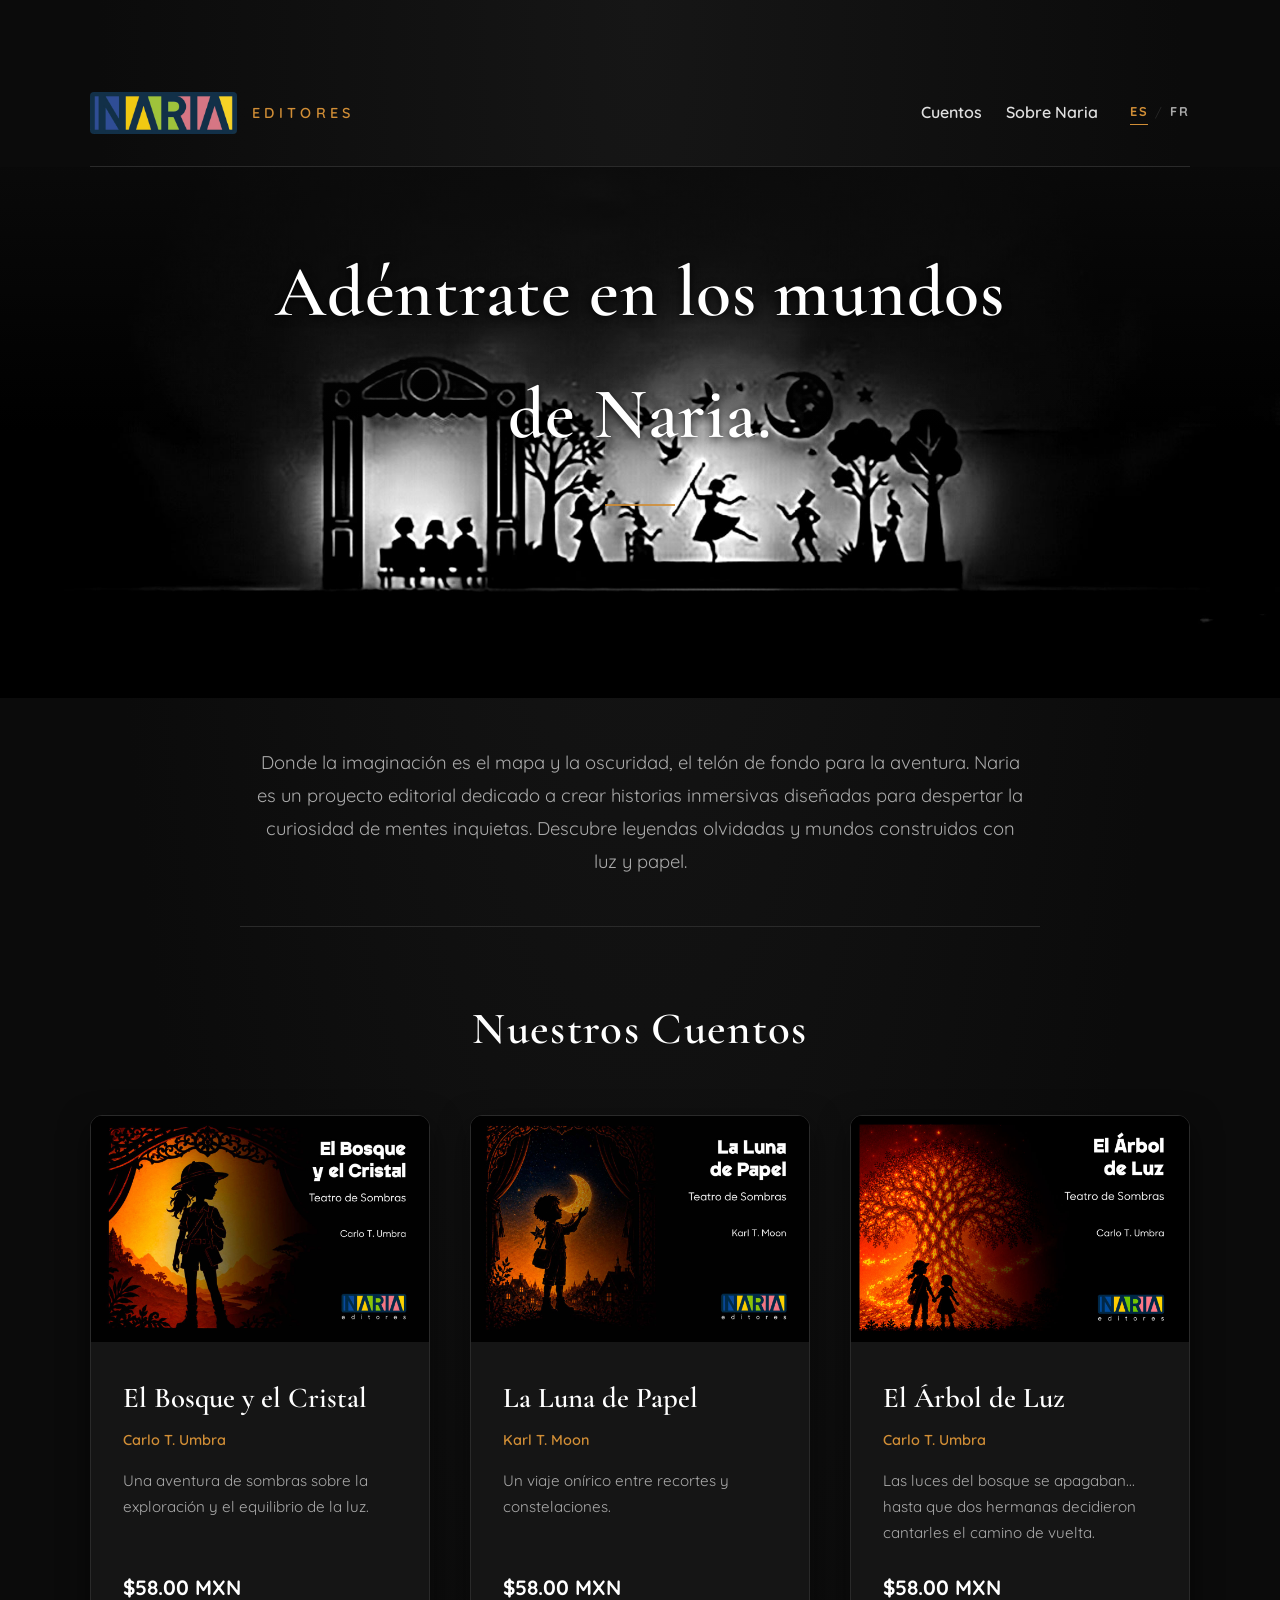
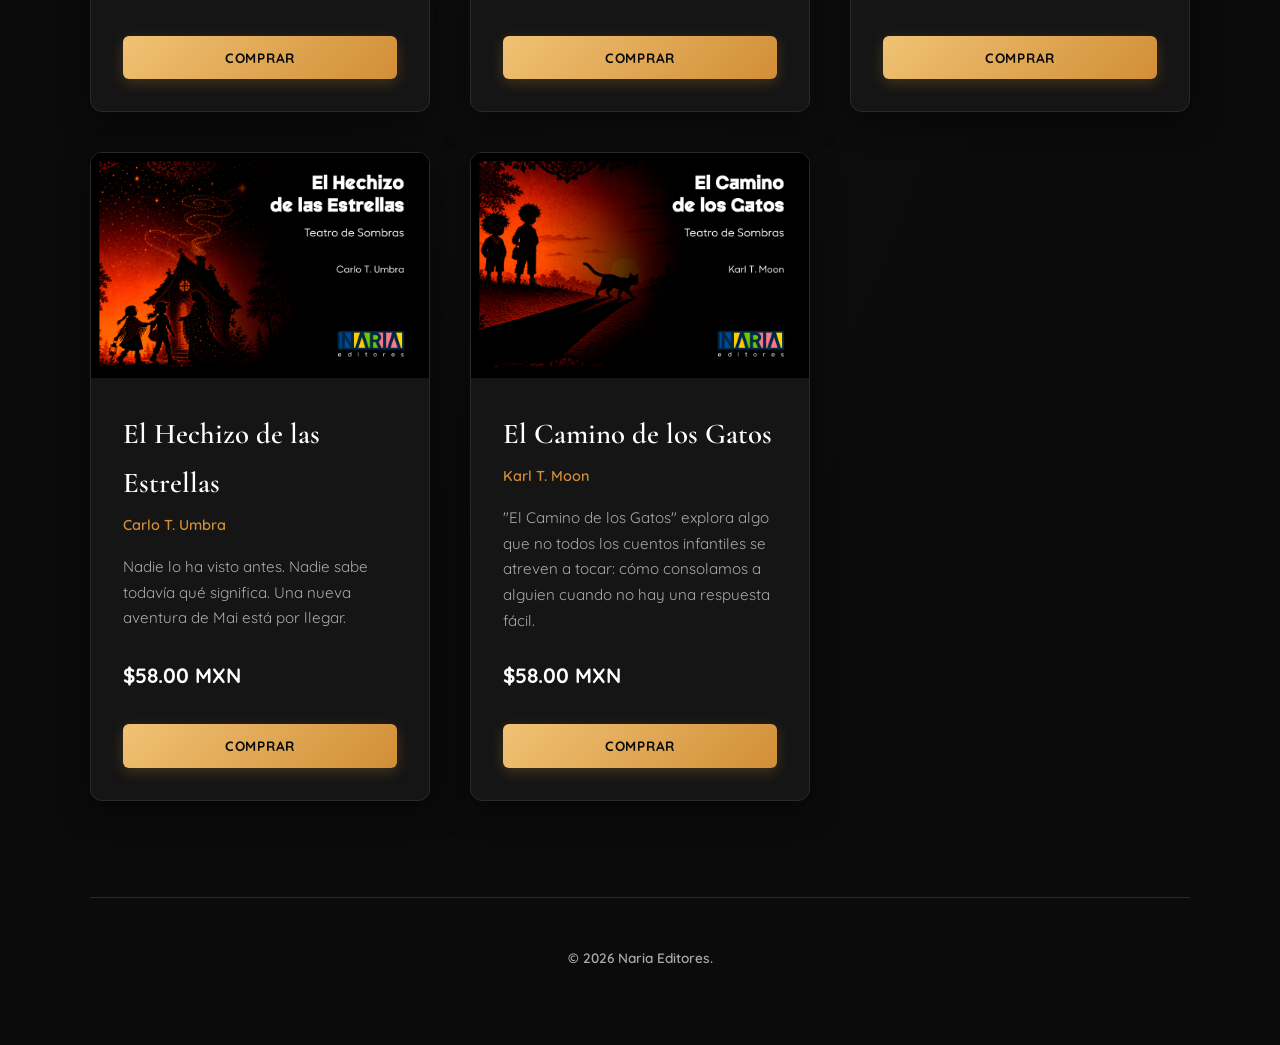
==== commit 97c70a92: "Add files via upload" ====
--- a/index.html
+++ b/index.html
@@ -105,15 +105,30 @@
 				<!-- Cuento 4: El Hechizo de las Estrellas -->
                 <article class="book-card">
                     <div class="book-cover-wrapper">
-                        <img src="images/cuento-3.jpg" alt="Portada El Árbol de Luz" class="book-cover">
+                        <img src="images/cuento-4.jpg" alt="Portada El Hechizo de las Estrellas" class="book-cover">
                     </div>
                     <div class="book-details">
-                        <h3>El Hechizo de las estrellas</h3>
+                        <h3>El Hechizo de las Estrellas</h3>
                         <p class="book-author">Carlo T. Umbra</p>
                         <p class="book-synopsis">Nadie lo ha visto antes. Nadie sabe todavía qué significa. Una nueva aventura de Mai está por llegar.</p>
                         <p class="book-price">$58.00 MXN</p>
                         <!-- Botón de compra Hotmart para el Cuento 3 -->
                         <a href="https://go.hotmart.com/P107373920J?dp=1" target="_blank" rel="noopener noreferrer" class="hotmart-buy-button">Comprar</a>
+                    </div>
+                </article>
+
+				<!-- Cuento 4: El Camino de los Gatos -->
+                <article class="book-card">
+                    <div class="book-cover-wrapper">
+                        <img src="images/cuento-5.jpg" alt="Portada El Camino de los Gatos" class="book-cover">
+                    </div>
+                    <div class="book-details">
+                        <h3>El Camino de los Gatos</h3>
+                        <p class="book-author">Karl T. Moon</p>
+                        <p class="book-synopsis">"El Camino de los Gatos" explora algo que no todos los cuentos infantiles se atreven a tocar: cómo consolamos a alguien cuando no hay una respuesta fácil.</p>
+                        <p class="book-price">$58.00 MXN</p>
+                        <!-- Botón de compra Hotmart para el Cuento 3 -->
+                        <a href="https://go.hotmart.com/P107535329M" target="_blank" rel="noopener noreferrer" class="hotmart-buy-button">Comprar</a>
                     </div>
                 </article>
 
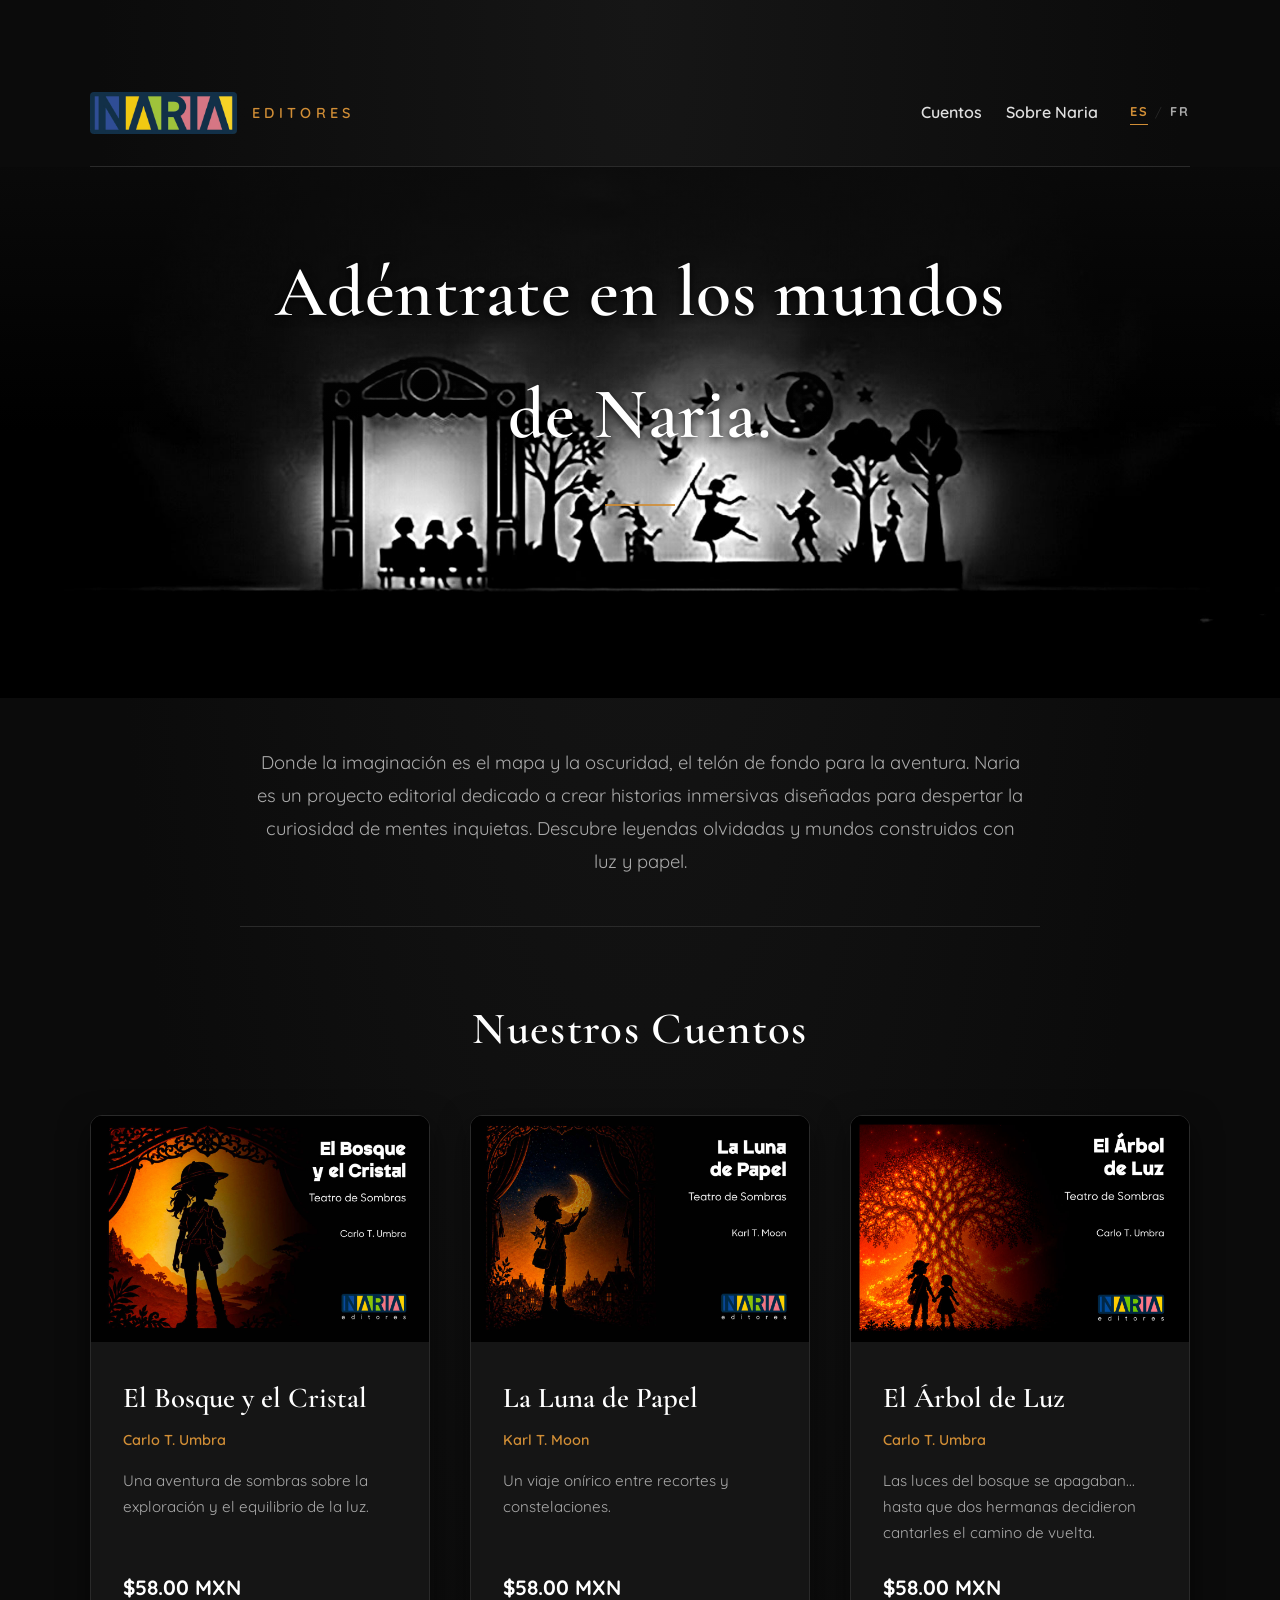
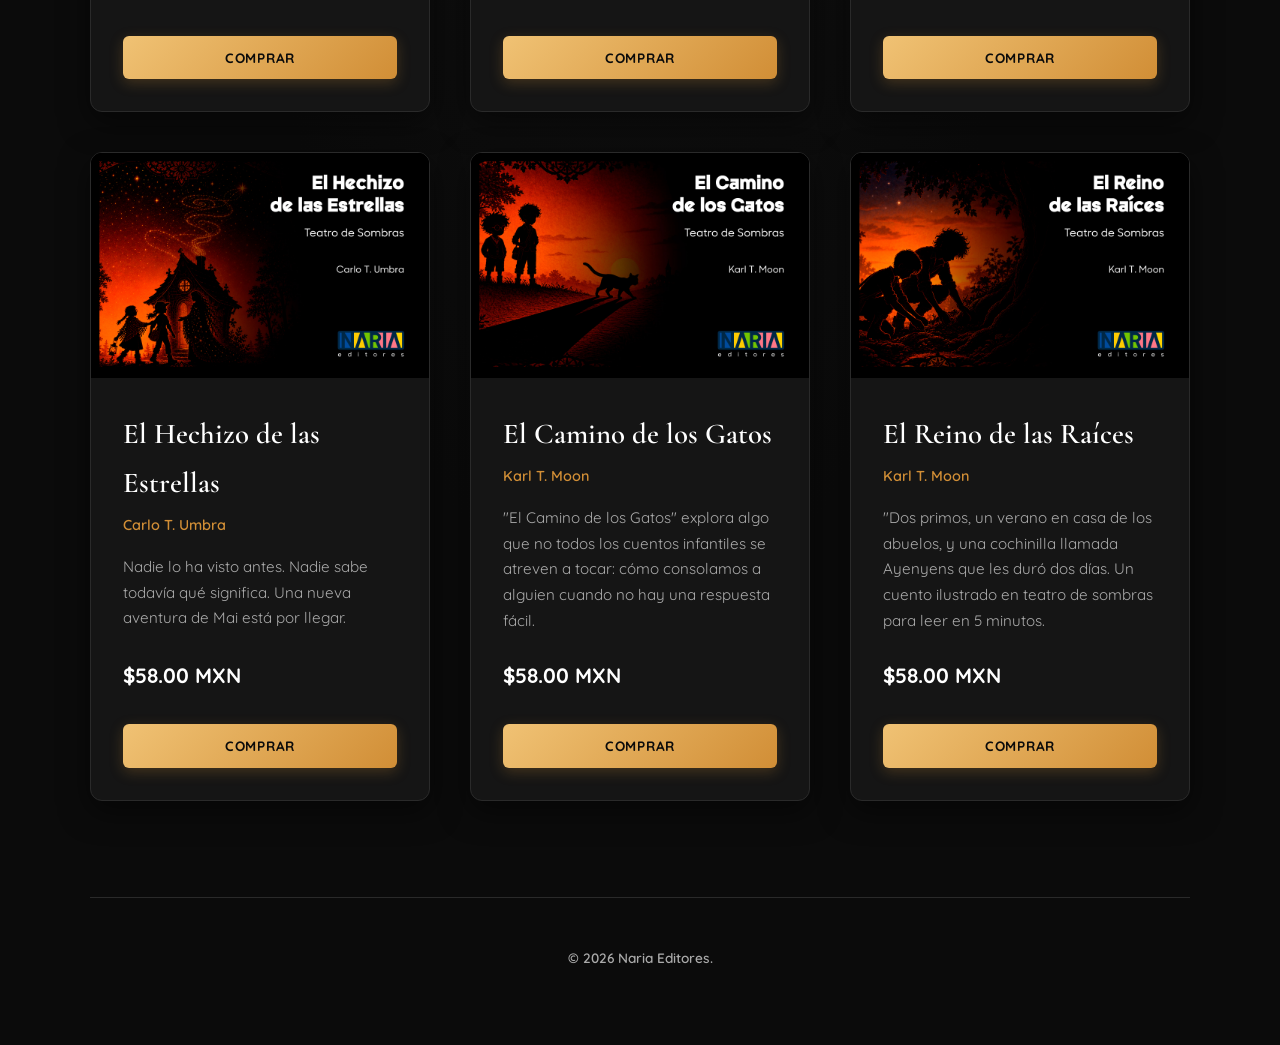
==== commit be324bbf: "Add files via upload" ====
--- a/index.html
+++ b/index.html
@@ -117,7 +117,7 @@
                     </div>
                 </article>
 
-				<!-- Cuento 4: El Camino de los Gatos -->
+				<!-- Cuento 5: El Camino de los Gatos -->
                 <article class="book-card">
                     <div class="book-cover-wrapper">
                         <img src="images/cuento-5.jpg" alt="Portada El Camino de los Gatos" class="book-cover">
@@ -131,6 +131,21 @@
                         <a href="https://go.hotmart.com/P107535329M" target="_blank" rel="noopener noreferrer" class="hotmart-buy-button">Comprar</a>
                     </div>
                 </article>
+				
+				<!-- Cuento 6: El Reino de las Raíces -->
+                <article class="book-card">
+                    <div class="book-cover-wrapper">
+                        <img src="images/cuento-6.jpg" alt="Portada El Reino de las Raíces" class="book-cover">
+                    </div>
+                    <div class="book-details">
+                        <h3>El Reino de las Raíces</h3>
+                        <p class="book-author">Karl T. Moon</p>
+                        <p class="book-synopsis">"Dos primos, un verano en casa de los abuelos, y una cochinilla llamada Ayenyens que les duró dos días. Un cuento ilustrado en teatro de sombras para leer en 5 minutos.</p>
+                        <p class="book-price">$58.00 MXN</p>
+                        <!-- Botón de compra Hotmart para el Cuento 3 -->
+                        <a href="https://go.hotmart.com/V107923233Y" target="_blank" rel="noopener noreferrer" class="hotmart-buy-button">Comprar</a>
+                    </div>
+                </article>
 
             </div>
         </section>
